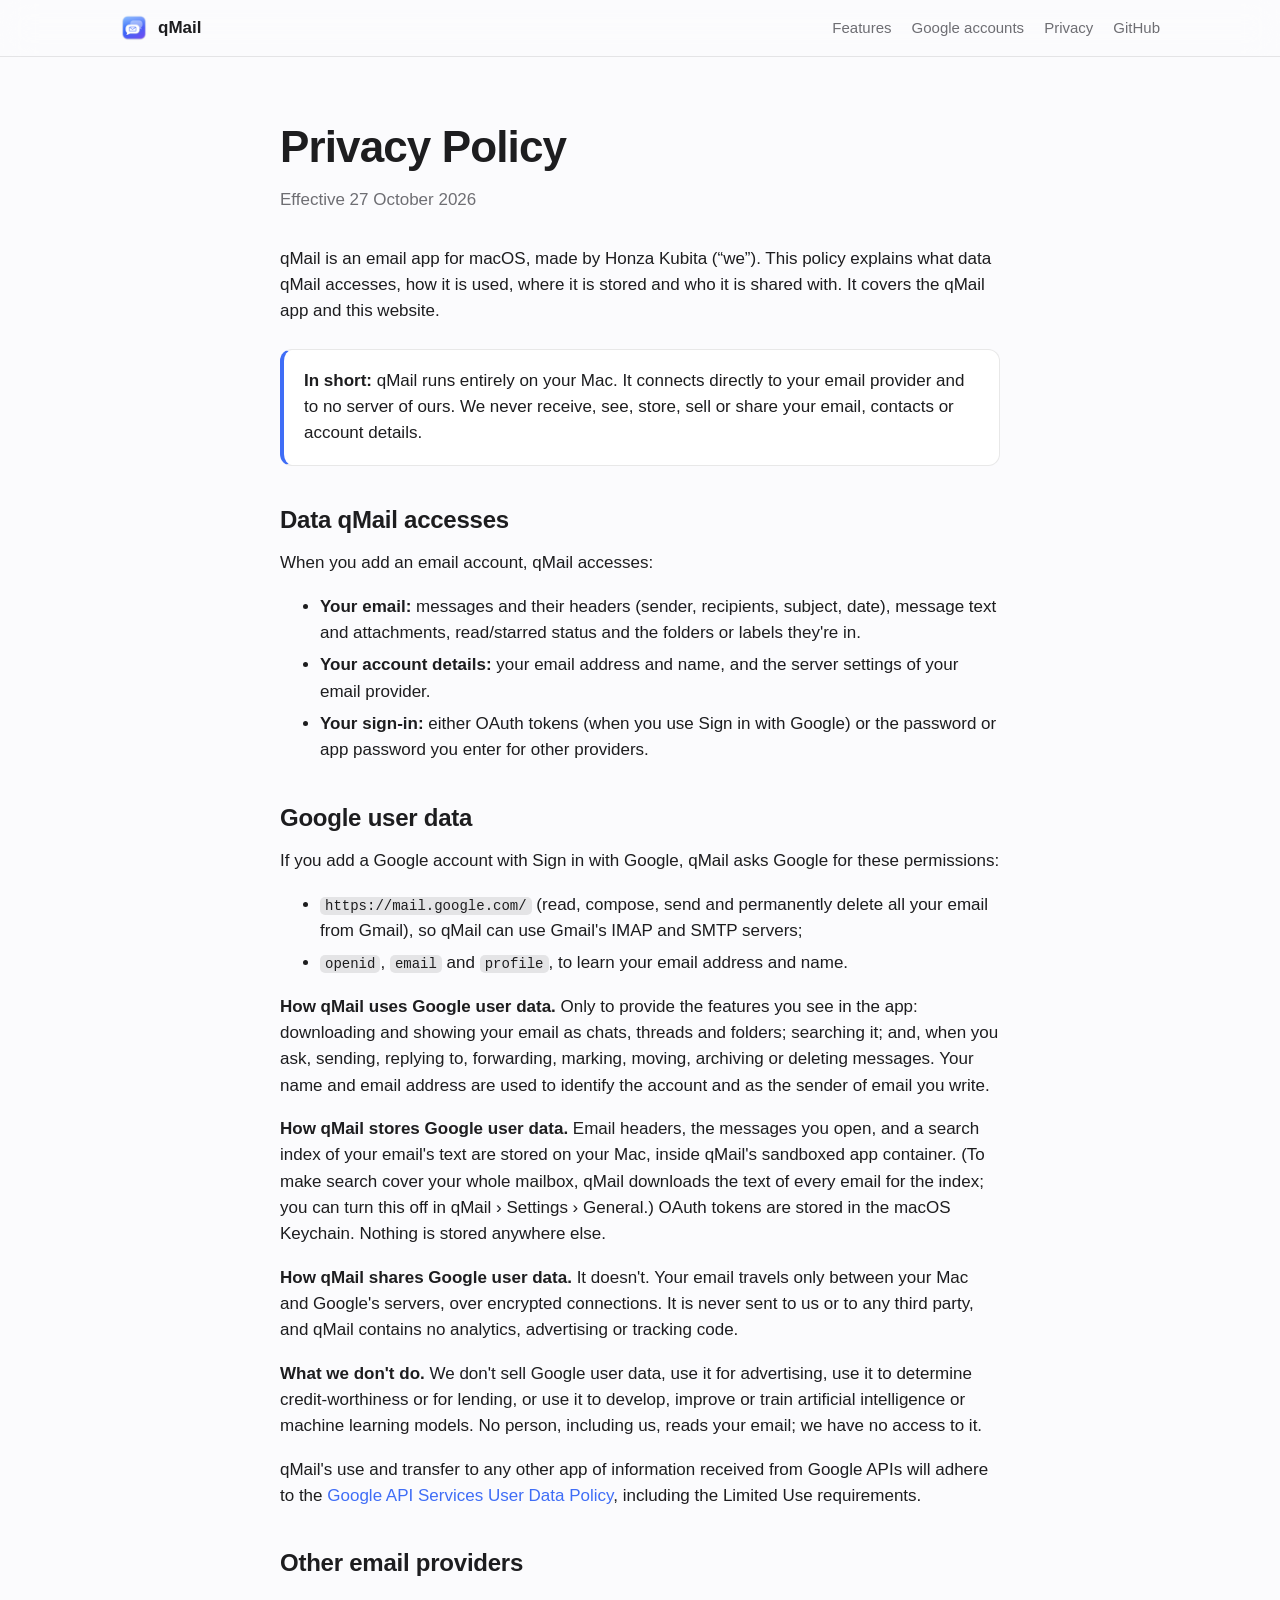
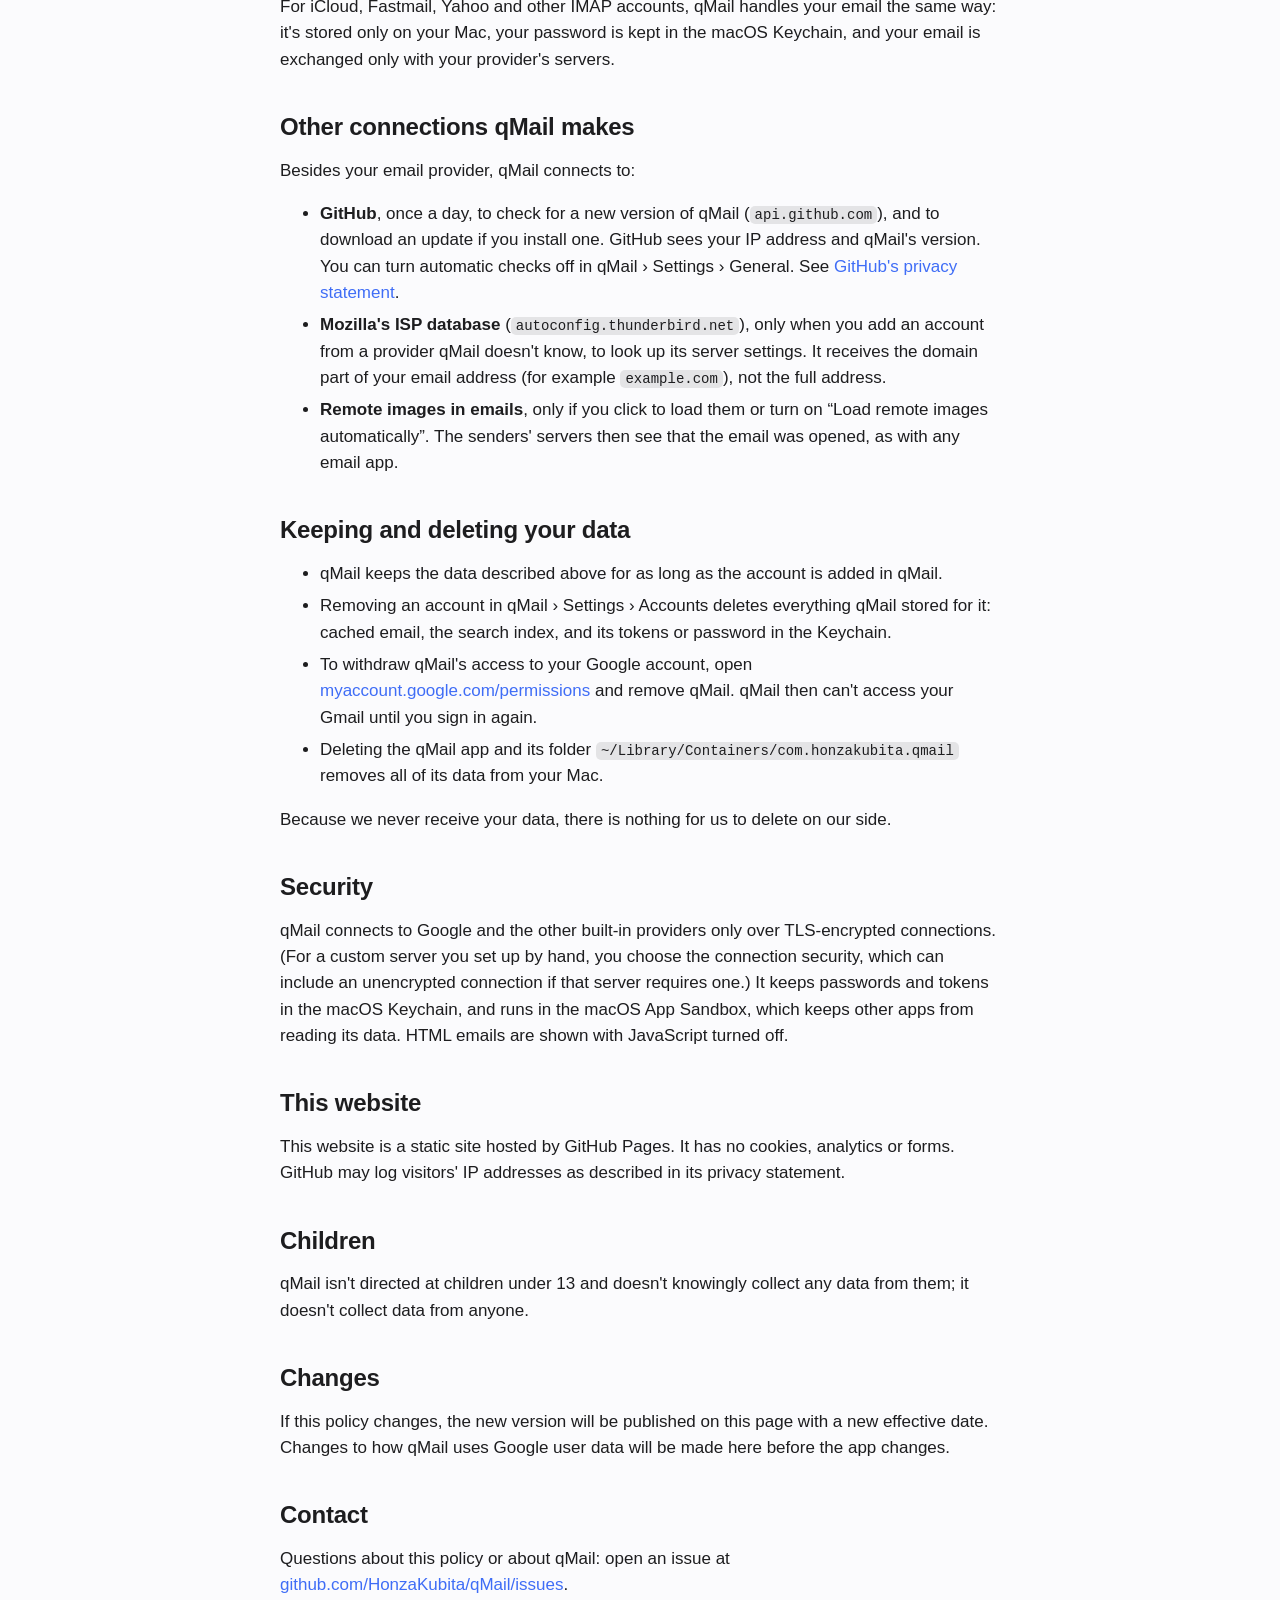
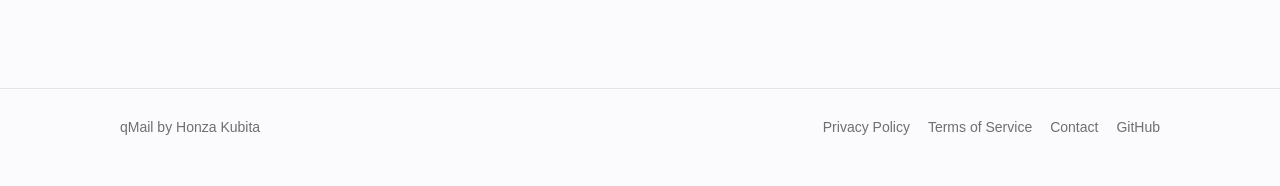
==== docs/privacy.html @ 2be7b8c0 "Add Activity, centred search, in-app updates and a website - Activity: every email in a workspace in" ====
<!doctype html>
<html lang="en">
<head>
  <meta charset="utf-8">
  <meta name="viewport" content="width=device-width, initial-scale=1">
  <title>Privacy Policy – qMail</title>
  <meta name="description" content="How qMail accesses, uses, stores and shares your data, including Google user data.">
  <link rel="icon" type="image/png" href="favicon.png">
  <link rel="stylesheet" href="site.css">
</head>
<body>
  <header class="nav">
    <div class="wrap">
      <a class="brand" href="./"><img src="icon.png" alt="">qMail</a>
      <nav class="links">
        <a class="wide" href="./#features">Features</a>
        <a class="wide" href="./#google">Google accounts</a>
        <a href="privacy.html">Privacy</a>
        <a href="https://github.com/HonzaKubita/qMail">GitHub</a>
      </nav>
    </div>
  </header>

  <main class="doc">
    <div class="wrap narrow">
      <h1>Privacy Policy</h1>
      <p class="updated">Effective 27 October 2026</p>

      <p>qMail is an email app for macOS, made by Honza Kubita (“we”). This policy explains what data qMail accesses, how it is used, where it is stored and who it is shared with. It covers the qMail app and this website.</p>

      <div class="notice">
        <p><strong>In short:</strong> qMail runs entirely on your Mac. It connects directly to your email provider and to no server of ours. We never receive, see, store, sell or share your email, contacts or account details.</p>
      </div>

      <h2>Data qMail accesses</h2>
      <p>When you add an email account, qMail accesses:</p>
      <ul>
        <li><strong>Your email:</strong> messages and their headers (sender, recipients, subject, date), message text and attachments, read/starred status and the folders or labels they're in.</li>
        <li><strong>Your account details:</strong> your email address and name, and the server settings of your email provider.</li>
        <li><strong>Your sign-in:</strong> either OAuth tokens (when you use Sign in with Google) or the password or app password you enter for other providers.</li>
      </ul>

      <h2 id="google">Google user data</h2>
      <p>If you add a Google account with Sign in with Google, qMail asks Google for these permissions:</p>
      <ul>
        <li><code>https://mail.google.com/</code> (read, compose, send and permanently delete all your email from Gmail), so qMail can use Gmail's IMAP and SMTP servers;</li>
        <li><code>openid</code>, <code>email</code> and <code>profile</code>, to learn your email address and name.</li>
      </ul>
      <p><strong>How qMail uses Google user data.</strong> Only to provide the features you see in the app: downloading and showing your email as chats, threads and folders; searching it; and, when you ask, sending, replying to, forwarding, marking, moving, archiving or deleting messages. Your name and email address are used to identify the account and as the sender of email you write.</p>
      <p><strong>How qMail stores Google user data.</strong> Email headers, the messages you open, and a search index of your email's text are stored on your Mac, inside qMail's sandboxed app container. (To make search cover your whole mailbox, qMail downloads the text of every email for the index; you can turn this off in qMail › Settings › General.) OAuth tokens are stored in the macOS Keychain. Nothing is stored anywhere else.</p>
      <p><strong>How qMail shares Google user data.</strong> It doesn't. Your email travels only between your Mac and Google's servers, over encrypted connections. It is never sent to us or to any third party, and qMail contains no analytics, advertising or tracking code.</p>
      <p><strong>What we don't do.</strong> We don't sell Google user data, use it for advertising, use it to determine credit-worthiness or for lending, or use it to develop, improve or train artificial intelligence or machine learning models. No person, including us, reads your email; we have no access to it.</p>
      <p>qMail's use and transfer to any other app of information received from Google APIs will adhere to the <a href="https://developers.google.com/terms/api-services-user-data-policy">Google API Services User Data Policy</a>, including the Limited Use requirements.</p>

      <h2>Other email providers</h2>
      <p>For iCloud, Fastmail, Yahoo and other IMAP accounts, qMail handles your email the same way: it's stored only on your Mac, your password is kept in the macOS Keychain, and your email is exchanged only with your provider's servers.</p>

      <h2>Other connections qMail makes</h2>
      <p>Besides your email provider, qMail connects to:</p>
      <ul>
        <li><strong>GitHub</strong>, once a day, to check for a new version of qMail (<code>api.github.com</code>), and to download an update if you install one. GitHub sees your IP address and qMail's version. You can turn automatic checks off in qMail › Settings › General. See <a href="https://docs.github.com/site-policy/privacy-policies/github-general-privacy-statement">GitHub's privacy statement</a>.</li>
        <li><strong>Mozilla's ISP database</strong> (<code>autoconfig.thunderbird.net</code>), only when you add an account from a provider qMail doesn't know, to look up its server settings. It receives the domain part of your email address (for example <code>example.com</code>), not the full address.</li>
        <li><strong>Remote images in emails</strong>, only if you click to load them or turn on “Load remote images automatically”. The senders' servers then see that the email was opened, as with any email app.</li>
      </ul>

      <h2>Keeping and deleting your data</h2>
      <ul>
        <li>qMail keeps the data described above for as long as the account is added in qMail.</li>
        <li>Removing an account in qMail › Settings › Accounts deletes everything qMail stored for it: cached email, the search index, and its tokens or password in the Keychain.</li>
        <li>To withdraw qMail's access to your Google account, open <a href="https://myaccount.google.com/permissions">myaccount.google.com/permissions</a> and remove qMail. qMail then can't access your Gmail until you sign in again.</li>
        <li>Deleting the qMail app and its folder <code>~/Library/Containers/com.honzakubita.qmail</code> removes all of its data from your Mac.</li>
      </ul>
      <p>Because we never receive your data, there is nothing for us to delete on our side.</p>

      <h2>Security</h2>
      <p>qMail connects to Google and the other built-in providers only over TLS-encrypted connections. (For a custom server you set up by hand, you choose the connection security, which can include an unencrypted connection if that server requires one.) It keeps passwords and tokens in the macOS Keychain, and runs in the macOS App Sandbox, which keeps other apps from reading its data. HTML emails are shown with JavaScript turned off.</p>

      <h2>This website</h2>
      <p>This website is a static site hosted by GitHub Pages. It has no cookies, analytics or forms. GitHub may log visitors' IP addresses as described in its privacy statement.</p>

      <h2>Children</h2>
      <p>qMail isn't directed at children under 13 and doesn't knowingly collect any data from them; it doesn't collect data from anyone.</p>

      <h2>Changes</h2>
      <p>If this policy changes, the new version will be published on this page with a new effective date. Changes to how qMail uses Google user data will be made here before the app changes.</p>

      <h2>Contact</h2>
      <p>Questions about this policy or about qMail: open an issue at <a href="https://github.com/HonzaKubita/qMail/issues">github.com/HonzaKubita/qMail/issues</a>.</p>
    </div>
  </main>

  <footer>
    <div class="wrap">
      <span>qMail by Honza Kubita</span>
      <nav class="links">
        <a href="privacy.html">Privacy Policy</a>
        <a href="terms.html">Terms of Service</a>
        <a href="https://github.com/HonzaKubita/qMail/issues">Contact</a>
        <a href="https://github.com/HonzaKubita/qMail">GitHub</a>
      </nav>
    </div>
  </footer>
</body>
</html>
---- docs/site.css ----
:root {
  --bg: #fbfbfd;
  --surface: #ffffff;
  --text: #1d1d1f;
  --muted: #6e6e73;
  --line: rgba(0, 0, 0, 0.09);
  --accent: #3f6df6;
  --accent-text: #ffffff;
  --shadow: 0 20px 60px rgba(30, 40, 80, 0.14);
  color-scheme: light dark;
}

@media (prefers-color-scheme: dark) {
  :root {
    --bg: #0d0d10;
    --surface: #17171b;
    --text: #f5f5f7;
    --muted: #a1a1a6;
    --line: rgba(255, 255, 255, 0.12);
    --accent: #6d8dff;
    --shadow: 0 20px 60px rgba(0, 0, 0, 0.5);
  }
}

* { box-sizing: border-box; }

html { -webkit-text-size-adjust: 100%; }

body {
  margin: 0;
  background: var(--bg);
  color: var(--text);
  font: 17px/1.55 -apple-system, BlinkMacSystemFont, "SF Pro Text", "Segoe UI", Roboto, Helvetica, Arial, sans-serif;
}

a { color: var(--accent); text-decoration: none; }
a:hover { text-decoration: underline; }

.wrap { max-width: 1080px; margin: 0 auto; padding: 0 20px; }
.narrow { max-width: 760px; }

/* Top bar */
.nav {
  position: sticky; top: 0; z-index: 10;
  backdrop-filter: saturate(180%) blur(16px);
  -webkit-backdrop-filter: saturate(180%) blur(16px);
  background: color-mix(in srgb, var(--bg) 78%, transparent);
  border-bottom: 1px solid var(--line);
}
.nav .wrap { display: flex; align-items: center; gap: 20px; height: 56px; }
.brand { display: flex; align-items: center; gap: 10px; color: var(--text); font-weight: 600; }
.brand img { width: 28px; height: 28px; }
.brand:hover { text-decoration: none; }
.nav .links { margin-left: auto; display: flex; gap: 20px; font-size: 15px; }
.nav .links a { color: var(--muted); white-space: nowrap; }
@media (max-width: 600px) {
  .nav .links { gap: 16px; }
  .nav .links .wide { display: none; }
}
.nav .links a:hover { color: var(--text); text-decoration: none; }

/* Hero */
.hero { text-align: center; padding: 72px 0 40px; }
.hero img.icon { width: 128px; height: 128px; }
.hero h1 { font-size: clamp(40px, 7vw, 64px); line-height: 1.05; margin: 16px 0 8px; letter-spacing: -0.02em; }
.hero .tagline { font-size: clamp(20px, 3vw, 26px); color: var(--muted); margin: 0 auto 28px; max-width: 640px; }
.buttons { display: flex; gap: 12px; justify-content: center; flex-wrap: wrap; }
.button {
  display: inline-block; padding: 12px 22px; border-radius: 999px; font-weight: 600; font-size: 16px;
  border: 1px solid var(--line); color: var(--text); background: var(--surface);
}
.button.primary { background: var(--accent); color: var(--accent-text); border-color: transparent; }
.button:hover { text-decoration: none; filter: brightness(1.06); }
.fine { color: var(--muted); font-size: 14px; margin-top: 14px; }

/* Screenshots */
.shot { margin: 32px auto 0; }
.shot img { width: 100%; height: auto; border-radius: 14px; box-shadow: var(--shadow); display: block; }
.shot .dark { display: none; }
@media (prefers-color-scheme: dark) {
  .shot .light { display: none; }
  .shot .dark { display: block; }
}

/* Sections */
section { padding: 64px 0; }
section + section { border-top: 1px solid var(--line); }
h2 { font-size: clamp(28px, 4vw, 36px); line-height: 1.15; margin: 0 0 12px; letter-spacing: -0.01em; }
.lead { color: var(--muted); font-size: 19px; margin: 0 0 32px; max-width: 700px; }

.grid { display: grid; grid-template-columns: repeat(auto-fit, minmax(260px, 1fr)); gap: 16px; }
.card { background: var(--surface); border: 1px solid var(--line); border-radius: 16px; padding: 22px; }
.card h3 { margin: 0 0 6px; font-size: 18px; }
.card p { margin: 0; color: var(--muted); font-size: 16px; }

.pair { display: grid; grid-template-columns: 1fr 1fr; gap: 20px; align-items: start; margin-top: 32px; }
.pair img { width: 100%; height: auto; border-radius: 12px; box-shadow: var(--shadow); }
.pair figcaption { color: var(--muted); font-size: 14px; margin-top: 10px; text-align: center; }
.pair figure { margin: 0; }
@media (max-width: 700px) { .pair { grid-template-columns: 1fr; } }

table { width: 100%; border-collapse: collapse; font-size: 16px; }
th, td { text-align: left; padding: 10px 12px; border-bottom: 1px solid var(--line); vertical-align: top; }
th { color: var(--muted); font-weight: 600; font-size: 14px; }
td code, p code, li code { font: 14px ui-monospace, SFMono-Regular, Menlo, monospace; background: var(--line); padding: 1px 5px; border-radius: 5px; }
.table-scroll { overflow-x: auto; }

.notice {
  background: var(--surface); border: 1px solid var(--line); border-left: 4px solid var(--accent);
  border-radius: 12px; padding: 18px 20px; margin: 24px 0;
}
.notice p { margin: 0; }

/* Legal pages */
.doc { padding: 56px 0 72px; }
.doc h1 { font-size: clamp(34px, 5vw, 44px); margin: 0 0 6px; letter-spacing: -0.02em; }
.doc .updated { color: var(--muted); margin: 0 0 32px; }
.doc h2 { font-size: 24px; margin: 40px 0 10px; }
.doc h3 { font-size: 18px; margin: 24px 0 6px; }
.doc li { margin: 6px 0; }

footer { border-top: 1px solid var(--line); padding: 28px 0 48px; color: var(--muted); font-size: 14px; }
footer .wrap { display: flex; gap: 20px; flex-wrap: wrap; align-items: center; }
footer .links { display: flex; gap: 18px; flex-wrap: wrap; margin-left: auto; }
footer a { color: var(--muted); }
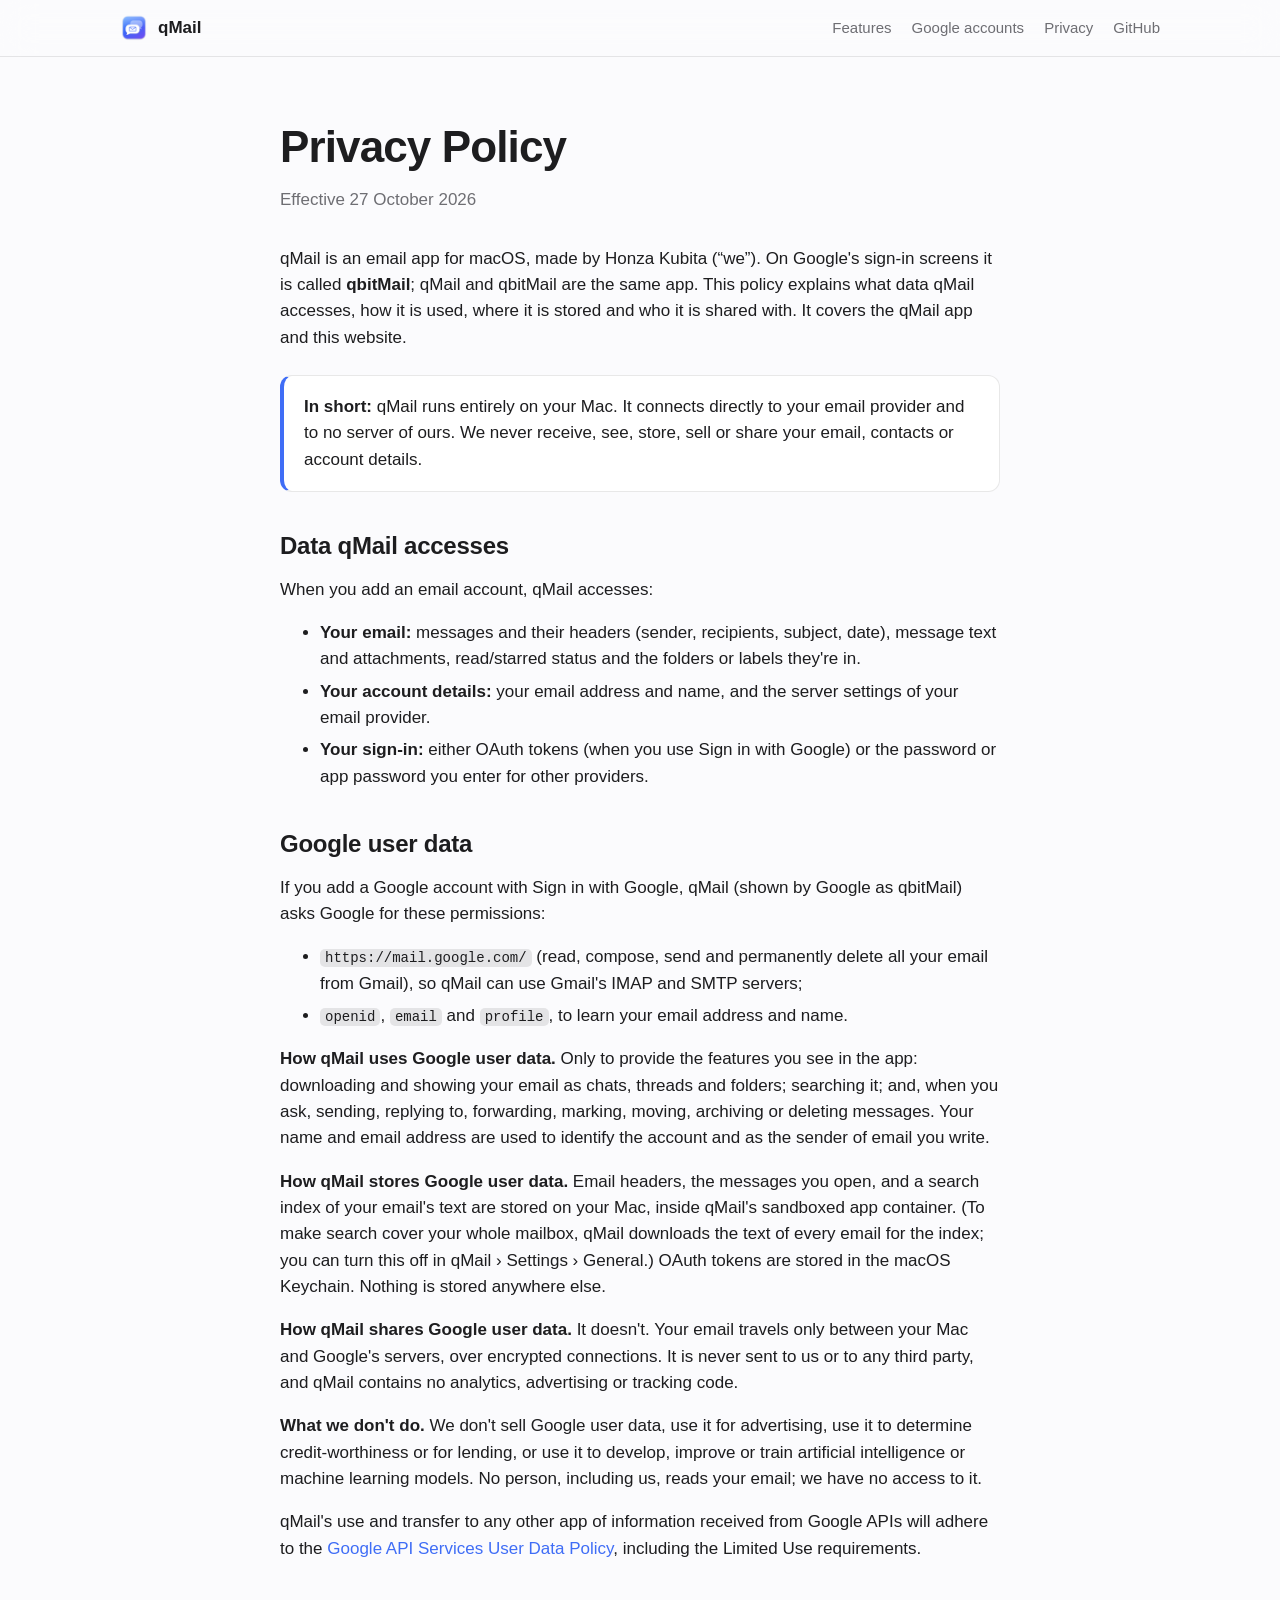
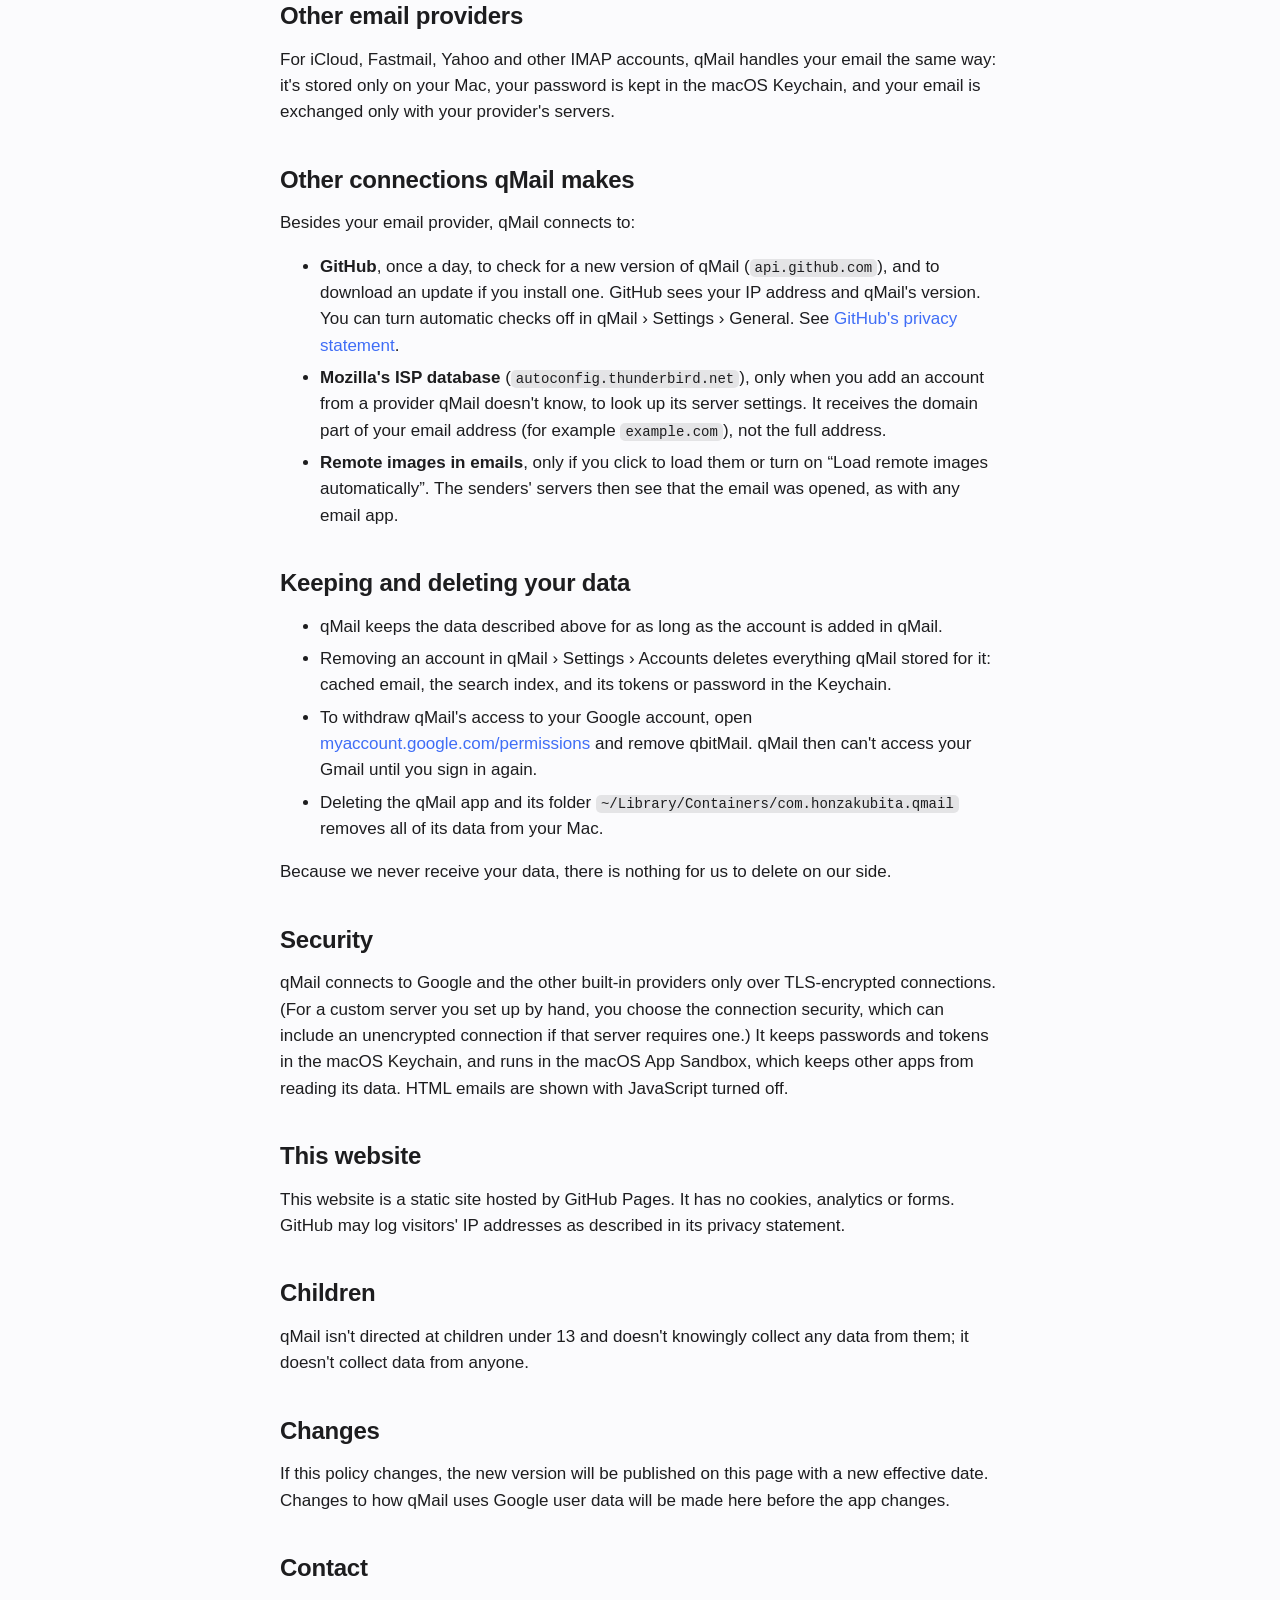
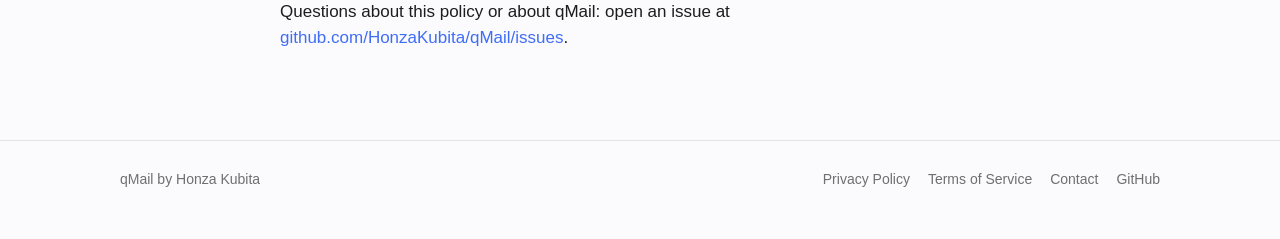
==== commit b5862e54: "Say on the website that Google shows qMail as qbitMail Google's brand review checks that the home pa" ====
--- a/docs/privacy.html
+++ b/docs/privacy.html
@@ -26,7 +26,7 @@
       <h1>Privacy Policy</h1>
       <p class="updated">Effective 27 October 2026</p>
 
-      <p>qMail is an email app for macOS, made by Honza Kubita (“we”). This policy explains what data qMail accesses, how it is used, where it is stored and who it is shared with. It covers the qMail app and this website.</p>
+      <p>qMail is an email app for macOS, made by Honza Kubita (“we”). On Google's sign-in screens it is called <strong>qbitMail</strong>; qMail and qbitMail are the same app. This policy explains what data qMail accesses, how it is used, where it is stored and who it is shared with. It covers the qMail app and this website.</p>
 
       <div class="notice">
         <p><strong>In short:</strong> qMail runs entirely on your Mac. It connects directly to your email provider and to no server of ours. We never receive, see, store, sell or share your email, contacts or account details.</p>
@@ -41,7 +41,7 @@
       </ul>
 
       <h2 id="google">Google user data</h2>
-      <p>If you add a Google account with Sign in with Google, qMail asks Google for these permissions:</p>
+      <p>If you add a Google account with Sign in with Google, qMail (shown by Google as qbitMail) asks Google for these permissions:</p>
       <ul>
         <li><code>https://mail.google.com/</code> (read, compose, send and permanently delete all your email from Gmail), so qMail can use Gmail's IMAP and SMTP servers;</li>
         <li><code>openid</code>, <code>email</code> and <code>profile</code>, to learn your email address and name.</li>
@@ -67,7 +67,7 @@
       <ul>
         <li>qMail keeps the data described above for as long as the account is added in qMail.</li>
         <li>Removing an account in qMail › Settings › Accounts deletes everything qMail stored for it: cached email, the search index, and its tokens or password in the Keychain.</li>
-        <li>To withdraw qMail's access to your Google account, open <a href="https://myaccount.google.com/permissions">myaccount.google.com/permissions</a> and remove qMail. qMail then can't access your Gmail until you sign in again.</li>
+        <li>To withdraw qMail's access to your Google account, open <a href="https://myaccount.google.com/permissions">myaccount.google.com/permissions</a> and remove qbitMail. qMail then can't access your Gmail until you sign in again.</li>
         <li>Deleting the qMail app and its folder <code>~/Library/Containers/com.honzakubita.qmail</code> removes all of its data from your Mac.</li>
       </ul>
       <p>Because we never receive your data, there is nothing for us to delete on our side.</p>
